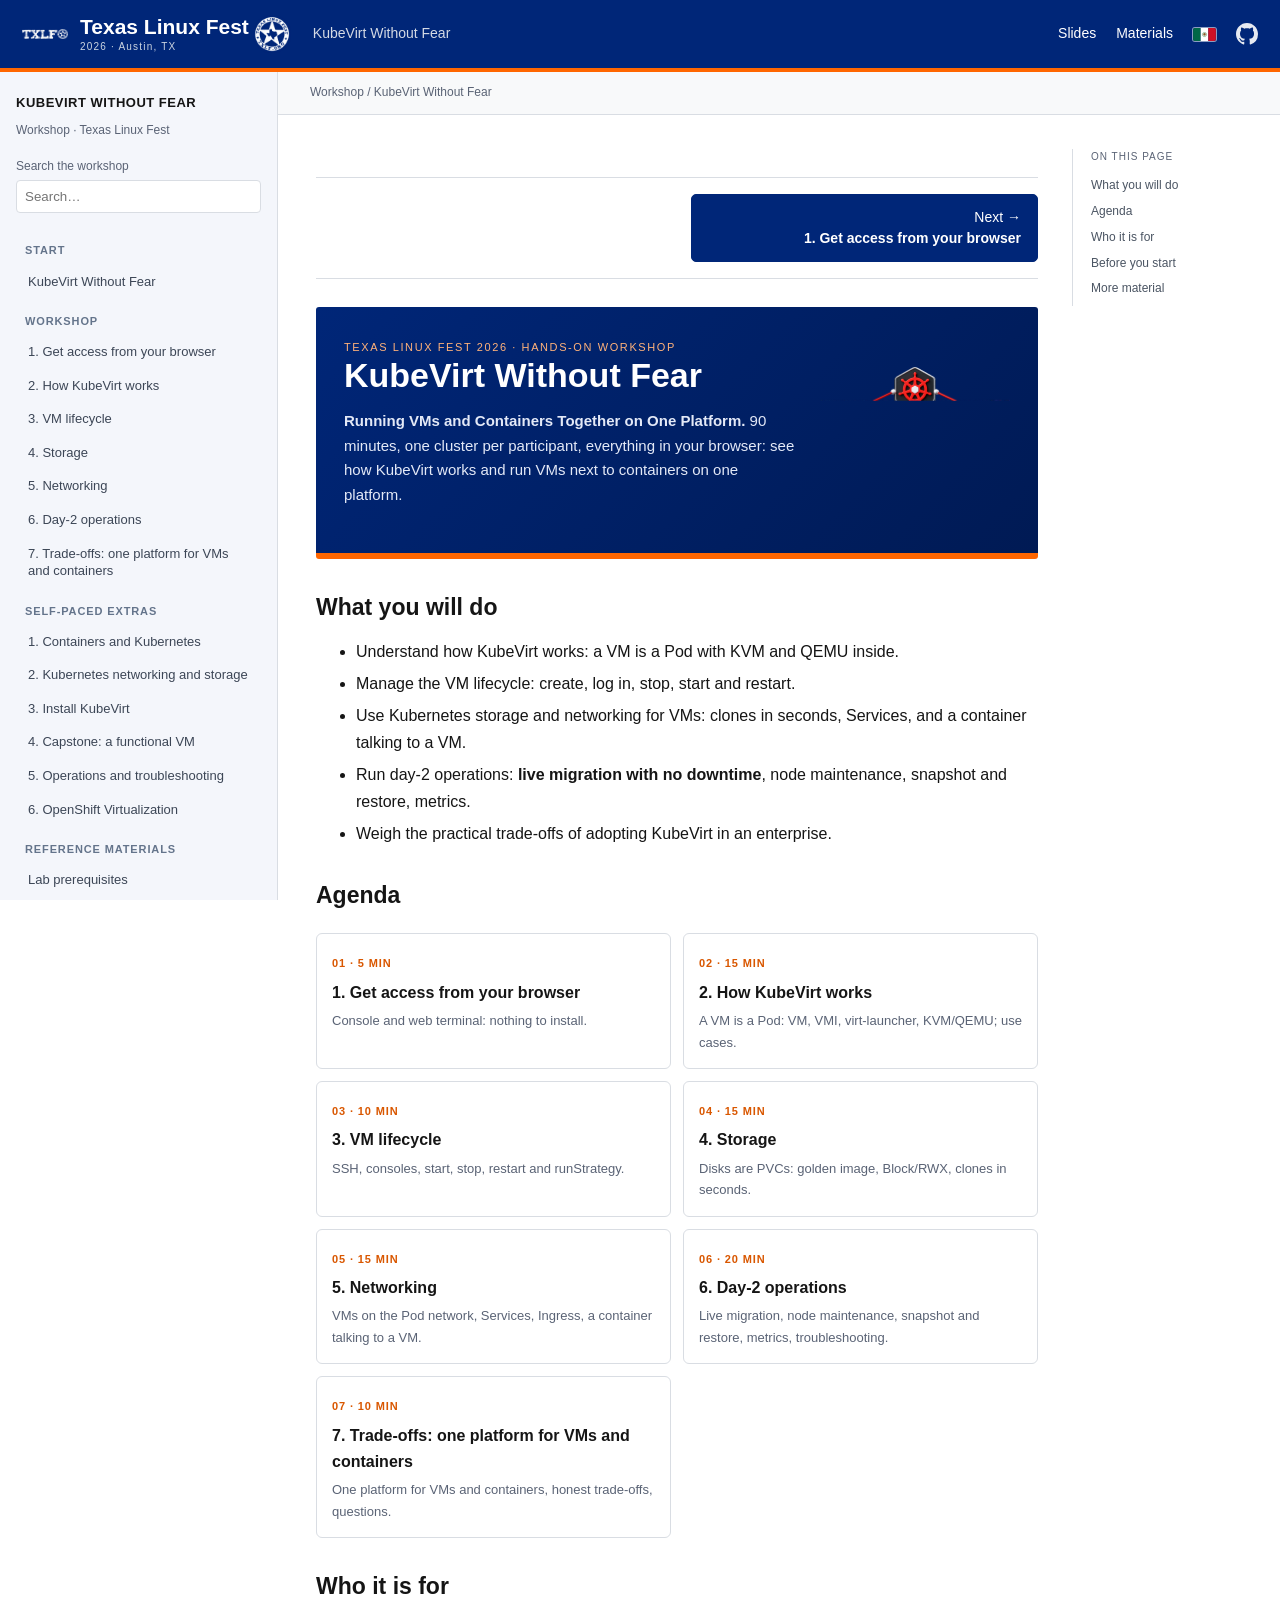
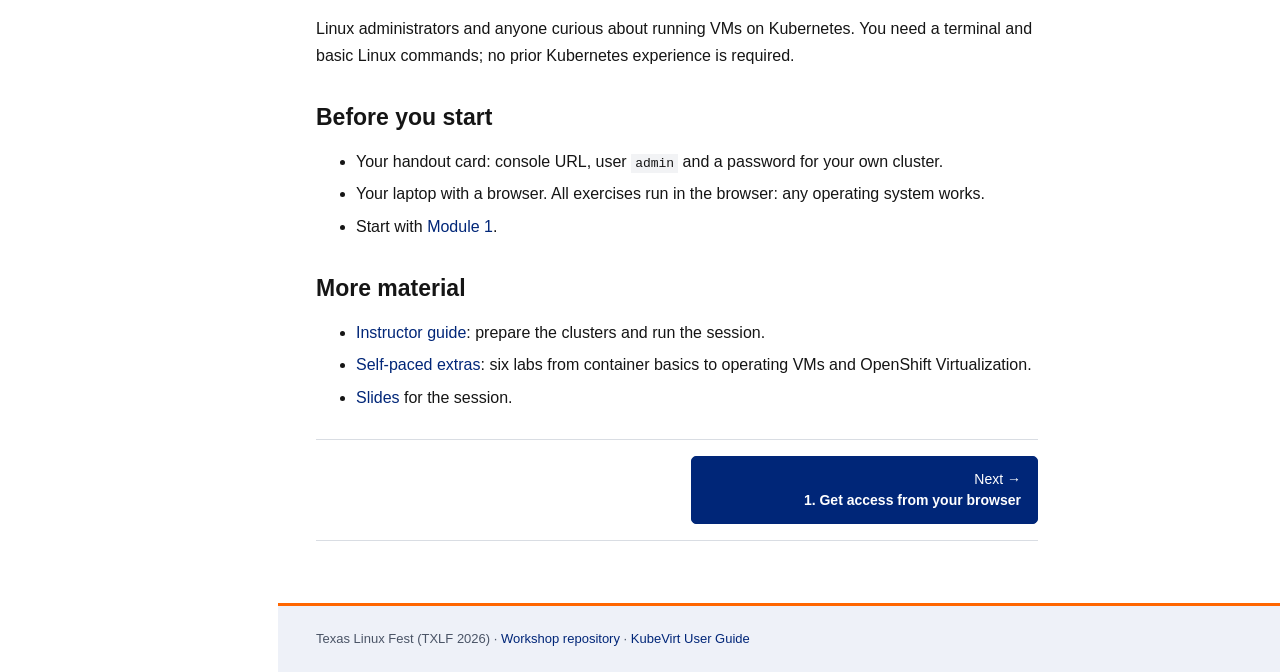
==== workshop/index.html @ dac8a624 "workshop: Module 1 access slide with a QR code slot for the lab sheet" ====
<!doctype html>
<html lang="en">
<head><meta charset="utf-8"><meta name="viewport" content="width=device-width,initial-scale=1"><meta name="description" content="KubeVirt Without Fear: Running VMs and Containers Together on One Platform. 90-minute hands-on workshop at Texas Linux Fest 2026, all in the browser."><title>KubeVirt Without Fear | Texas Linux Fest 2026</title><link rel="stylesheet" href="site.css?v=20261024-5"></head>
<body>
<a class="skip" href="#content">Skip to content</a>
<header class="topbar"><button id="menu-toggle" aria-label="Open index">☰</button><a class="brand" href="index.html"><img src="assets/txlf-logo-wide.png" alt=""><span class="brand-title">Texas Linux Fest<small>2026 · Austin, TX</small></span><img class="collab-badge" src="assets/txlf-badge.png" alt="Texas Linux Fest"></a><div class="top-title" id="page-title">KubeVirt Without Fear</div><nav class="top-actions" aria-label="Main navigation"><a href="slides.html">Slides</a><a href="#references">Materials</a><a class="lang-flag" lang="es" href="index.es.html" aria-label="Español" title="Español"><svg class="flag" viewBox="0 0 21 12" width="23" height="13" aria-hidden="true"><rect width="7" height="12" fill="#006847"/><rect x="7" width="7" height="12" fill="#fff"/><rect x="14" width="7" height="12" fill="#ce1126"/><circle cx="10.5" cy="6" r="1.9" fill="none" stroke="#3a7d44" stroke-width=".45"/><ellipse cx="10.5" cy="5.8" rx="1.05" ry="1.25" fill="#8c5a2b"/></svg></a><a class="repo-link" href="https://github.com/JoeRH-OCP/unify-KubernetesKubevit-workflows-TXLF2026" aria-label="GitHub repository" title="GitHub repository"><svg viewBox="0 0 16 16" width="22" height="22" aria-hidden="true" fill="currentColor"><path d="M8 0C3.58 0 0 3.58 0 8c0 3.54 2.29 6.53 5.47 7.59.4.07.55-.17.55-.38 0-.19-.01-.82-.01-1.49-2.01.37-2.53-.49-2.69-.94-.09-.23-.48-.94-.82-1.13-.28-.15-.68-.52-.01-.53.63-.01 1.08.58 1.23.82.72 1.21 1.87.87 2.33.66.07-.52.28-.87.51-1.07-1.78-.2-3.64-.89-3.64-3.95 0-.87.31-1.59.82-2.15-.08-.2-.36-1.02.08-2.12 0 0 .67-.21 2.2.82.64-.18 1.32-.27 2-.27.68 0 1.36.09 2 .27 1.53-1.04 2.2-.82 2.2-.82.44 1.1.16 1.92.08 2.12.51.56.82 1.27.82 2.15 0 3.07-1.87 3.75-3.65 3.95.29.25.54.73.54 1.48 0 1.07-.01 1.93-.01 2.2 0 .21.15.46.55.38A8.013 8.013 0 0016 8c0-4.42-3.58-8-8-8z"/></svg></a></nav></header>
<aside id="sidebar"><p class="nav-title">KUBEVIRT WITHOUT FEAR</p><p class="version">Workshop · Texas Linux Fest</p><label for="nav-search">Search the workshop</label><input id="nav-search" type="search" placeholder="Search…" autocomplete="off"><nav id="step-nav" aria-label="Workshop sections"></nav></aside>
<div class="workspace"><div class="toolbar"><span>Workshop</span> / <span id="breadcrumb">Introduction</span></div><div class="content-layout"><main id="content"><article id="article"></article></main><aside class="toc" id="toc" aria-label="On this page"></aside></div><footer>Texas Linux Fest (TXLF 2026) · <a href="https://github.com/JoeRH-OCP/unify-KubernetesKubevit-workflows-TXLF2026">Workshop repository</a> · <a href="https://kubevirt.io/user-guide/">KubeVirt User Guide</a></footer></div>
<script src="site.js?v=20261024-5"></script>
</body></html>
---- workshop/site.css ----
/* Texas Linux Fest 2026 palette: navy #002678 (from the TXLF logo), orange #FF6600 (logo and site theme) */
:root{--blue:#002678;--accent:#ff6600;--accent-dark:#d95700;--ink:#151515;--muted:#5a6375;--border:#d9dde3;--nav:#f4f6fb;--header:#002678;--header-dark:#001a54}
*{box-sizing:border-box}
html{scroll-behavior:smooth}
body{margin:0;color:var(--ink);font:16px/1.65 Arial,sans-serif;background:#fff}
a{color:var(--blue);text-decoration:none}a:hover{text-decoration:underline}
a:focus-visible,button:focus-visible,input:focus-visible{outline:3px solid var(--accent);outline-offset:3px}
.skip{position:fixed;top:-90px;left:12px;background:white;padding:12px;z-index:20}.skip:focus{top:10px}
header.topbar{height:72px;background:var(--header);border-bottom:4px solid var(--accent);color:white;display:flex;align-items:center;gap:22px;padding:0 22px;position:fixed;top:0;left:0;right:0;z-index:10}
.topbar a{color:#fff;font-size:14px}.brand{display:flex;align-items:center;gap:12px;min-width:260px;text-decoration:none!important}.brand img{width:46px;height:46px;object-fit:contain}.brand-title{font-size:21px;font-weight:bold;line-height:1}.collab-badge{width:38px!important;height:38px!important;margin-left:-8px}.brand small{display:block;font-size:10px;letter-spacing:1.2px;margin-top:5px;font-weight:normal;color:#cbd5e1}.top-title{flex:1;font-size:14px;color:#d4dae5}
.top-actions{display:flex;gap:20px;align-items:center}.top-actions a{white-space:nowrap}.top-actions a.lang-flag{display:flex;align-items:center}.top-actions .flag{display:block;border-radius:2px;box-shadow:0 0 0 1px rgba(255,255,255,.55)}.top-actions a.lang-flag:hover .flag{box-shadow:0 0 0 2px #ff6600}.top-actions a.repo-link{display:flex;align-items:center;opacity:.9}.top-actions a.repo-link:hover{opacity:1}
#menu-toggle{display:none;color:white;background:transparent;border:1px solid #6c7e96;padding:5px 9px;border-radius:4px}
#sidebar{width:278px;background:var(--nav);border-right:1px solid var(--border);position:fixed;top:72px;bottom:0;overflow:auto;padding:22px 16px;z-index:8}
.nav-title{font-weight:700;font-size:13px;letter-spacing:.5px;line-height:1.45;margin:0}.version{font-size:12px;color:var(--muted);margin:8px 0 16px}
#sidebar label{display:block;font-size:12px;color:var(--muted)}#nav-search{width:100%;padding:8px;border:1px solid var(--border);border-radius:4px;margin:4px 0 14px;background:white}
#sidebar nav a{display:block;font-size:13px;color:#3c4656;padding:8px 9px;border-left:3px solid transparent;line-height:1.35}
#sidebar nav a.active{color:var(--blue);font-weight:bold;background:#fff1e6;border-left-color:var(--accent)}
#sidebar nav .nav-group{font-weight:700;color:#64748b;padding:14px 9px 5px;font-size:11px;text-transform:uppercase;letter-spacing:.08em}
#sidebar nav .nav-group.nav-small{font-size:10px;margin-top:18px;border-top:1px solid #dde3ec;padding-top:12px}
#sidebar nav a.nav-small{font-size:11.5px;color:#64748b;padding:5px 9px}
#sidebar nav a.nav-small.active{color:var(--blue)}
.workspace{margin:72px 0 0 278px}.toolbar{padding:11px 32px;background:#f8f9fa;border-bottom:1px solid var(--border);font-size:12px;color:var(--muted)}
.content-layout{display:flex;gap:34px;padding:34px 38px;max-width:1500px;margin:auto}
main{flex:1;min-width:0;max-width:970px}
main h1{font-size:34px;line-height:1.2;font-weight:500;color:var(--blue);border-bottom:3px solid var(--accent);padding-bottom:18px;margin:0 0 24px}
main h2{font-size:23px;font-weight:600;line-height:1.3;margin:34px 0 12px}main h3{font-size:18px;margin:25px 0 8px}
p{margin:14px 0}li{margin:6px 0}pre{overflow:auto;background:#f2f3f5;border:1px solid var(--border);border-left:3px solid var(--blue);padding:17px;font:13px/1.6 Consolas,monospace;border-radius:3px}
code{font:13px Consolas,monospace;background:#f2f3f5;padding:2px 4px}pre code{padding:0;background:none;font:inherit}
blockquote{margin:20px 0;padding:12px 18px;border-left:4px solid var(--accent);background:#fff6ef;color:#3f3a35}
.table-wrap{overflow:auto;margin:20px 0}table{border-collapse:collapse;width:100%;font-size:14px;line-height:1.5}th,td{padding:10px 12px;border:1px solid var(--border);text-align:left;vertical-align:top}th{background:#e8edf7;color:var(--blue);font-weight:700}tbody tr:nth-child(even){background:#fafbfd}
aside.toc{width:170px;flex-shrink:0;font-size:12px;position:sticky;top:105px;align-self:flex-start;max-height:78vh;overflow:auto;border-left:1px solid var(--border);padding-left:18px}
aside.toc .toc-label{font-size:10px;letter-spacing:1px;color:var(--muted);margin:0 0 12px}aside.toc a{display:block;margin:9px 0;color:#4b5563;line-height:1.4}
.hero{background:linear-gradient(135deg,var(--header) 0%,var(--header-dark) 100%);border-bottom:6px solid var(--accent);display:flex;color:white;align-items:center;margin-bottom:28px;min-height:220px;padding:28px;gap:22px;border-radius:3px}
.hero>div{flex:1}.hero img{width:190px;height:190px;object-fit:contain}.eyebrow{font-size:11px;color:#ffb27a;letter-spacing:1.6px;text-transform:uppercase}.hero-title{font-size:34px;font-weight:700;line-height:1.15}.hero p:last-child{font-size:15px;color:#e3e9f7}
.callout{border:1px solid var(--border);border-left:4px solid var(--blue);padding:14px 17px;background:#fafbfd;margin:20px 0}
.step-meta{color:var(--muted);font-size:13px;margin-top:-12px;margin-bottom:24px}
.workshop-pagination{display:flex;flex-wrap:wrap;justify-content:space-between;gap:12px;margin:28px 0;padding:16px 0;border-top:1px solid var(--border);border-bottom:1px solid var(--border)}
.step-button{display:block;flex:1 1 200px;max-width:48%;padding:12px 16px;border:1px solid var(--blue);border-radius:5px;background:var(--blue);color:#fff!important;font-size:14px;line-height:1.5;text-decoration:none!important}
.step-button[rel=next]{margin-left:auto;text-align:right}.step-button:hover{background:var(--accent);border-color:var(--accent)}
.module-grid{display:grid;grid-template-columns:repeat(2,minmax(0,1fr));gap:12px;margin:22px 0}.module-card{display:block;border:1px solid var(--border);border-radius:6px;padding:15px;background:white;color:var(--ink)}.module-card:hover{border-color:var(--accent);text-decoration:none;background:#fff8f2}
.module-card b{color:var(--accent-dark);font-size:11px;letter-spacing:.08em;text-transform:uppercase}.module-card strong{display:block;font-size:16px;margin:4px 0}.module-card span{display:block;color:var(--muted);font-size:13px}
footer{padding:22px 38px;background:#eef1f8;color:#4a5466;font-size:13px;border-top:3px solid var(--accent)}
@media(max-width:1200px){aside.toc{display:none}.top-title{display:none}}
@media(max-width:800px){header.topbar{gap:14px;padding:0 12px}.brand{min-width:0}.brand-title{font-size:18px}.brand img{width:40px;height:40px}.top-actions{gap:12px}.top-actions a{font-size:12px}#menu-toggle{display:block}#sidebar{display:none;z-index:9;box-shadow:4px 0 12px #0003}#sidebar.open{display:block}.workspace{margin-left:0}.content-layout{padding:25px 20px}.toolbar{padding:11px 20px}main h1{font-size:28px}.hero{padding:22px;gap:15px}.hero-title{font-size:27px}.hero img{width:110px;height:110px}footer{padding:22px 20px}}
@media(max-width:600px){.step-button{max-width:none;flex-basis:100%;text-align:left!important}.module-grid{grid-template-columns:1fr}.brand small{font-size:9px}}
@media print{header,#sidebar,aside.toc,.toolbar,.workshop-pagination{display:none}.workspace{margin:0}.content-layout{padding:0}main{max-width:none}.hero{break-inside:avoid}pre{white-space:pre-wrap}table{font-size:10px}footer{display:none}}
.shot{display:block;max-width:100%;height:auto;margin:16px 0 22px;border:1px solid var(--border);border-top:3px solid var(--accent);border-radius:6px;box-shadow:0 4px 14px rgba(0,38,120,.12)}
.deck-nav{display:flex;align-items:center;gap:18px}.deck-nav a.lang-flag{display:flex;align-items:center}.deck-nav .flag{display:block;border-radius:2px;box-shadow:0 0 0 1px rgba(255,255,255,.55)}.deck-nav a.lang-flag:hover .flag{box-shadow:0 0 0 2px #ff6600}
.slide .slide-split{display:grid;grid-template-columns:1fr 280px;gap:40px;align-items:center}.slide .qr-slot{margin:0;text-align:center}.slide .qr-box{position:relative;width:260px;height:260px;margin:0 auto;border:3px dashed #ffb27a;border-radius:12px;background:#fff;display:flex;align-items:center;justify-content:center;color:#94a3b8;font-size:2rem;font-weight:700;letter-spacing:.1em}.slide .qr-box:has(img){border:6px solid #fff}.slide .qr-box img{position:absolute;inset:0;width:100%;height:100%;object-fit:contain;background:#fff;border-radius:6px}.slide .qr-slot figcaption{margin-top:12px;color:#d5deeb;font-size:.95rem}@media(max-width:800px){.slide .slide-split{grid-template-columns:1fr;gap:24px}.slide .qr-box{width:200px;height:200px}}
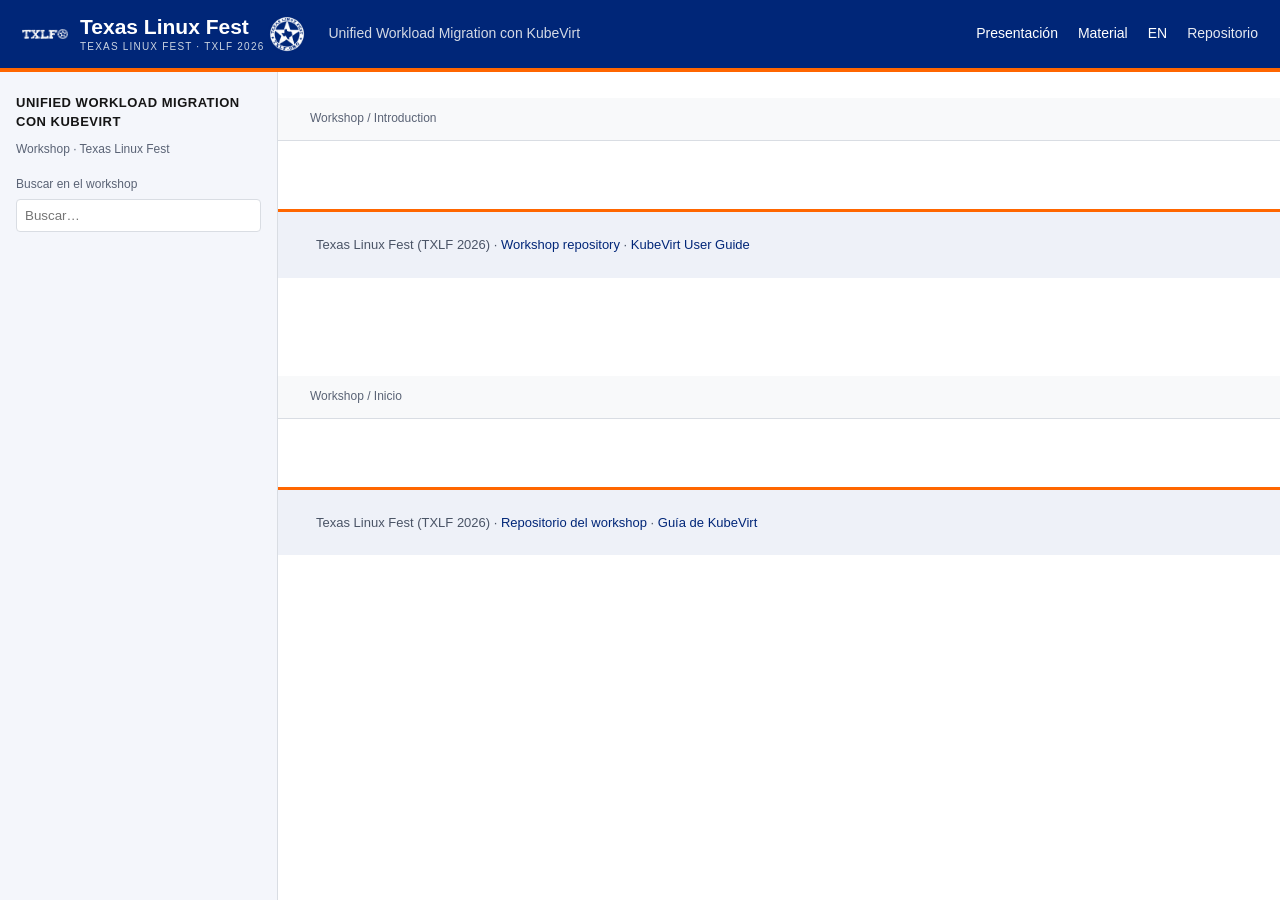
==== commit 730b22c0: "update and fix changes" ====
--- a/workshop/index.html
+++ b/workshop/index.html
@@ -1,10 +1,18 @@
 <!doctype html>
 <html lang="en">
-<head><meta charset="utf-8"><meta name="viewport" content="width=device-width,initial-scale=1"><meta name="description" content="KubeVirt Without Fear: Running VMs and Containers Together on One Platform. 90-minute hands-on workshop at Texas Linux Fest 2026, all in the browser."><title>KubeVirt Without Fear | Texas Linux Fest 2026</title><link rel="stylesheet" href="site.css?v=20261024-5"></head>
+<head><meta charset="utf-8"><meta name="viewport" content="width=device-width,initial-scale=1"><meta name="description" content="KubeVirt Without Fear: Running VMs and Containers Together on One Platform. 90-minute hands-on workshop at Texas Linux Fest 2026, all in the browser."><title>KubeVirt Without Fear | Texas Linux Fest 2026</title><link rel="stylesheet" href="site.css?v=20261024-8"></head>
 <body>
+<<<<<<< HEAD
 <a class="skip" href="#content">Skip to content</a>
 <header class="topbar"><button id="menu-toggle" aria-label="Open index">☰</button><a class="brand" href="index.html"><img src="assets/txlf-logo-wide.png" alt=""><span class="brand-title">Texas Linux Fest<small>2026 · Austin, TX</small></span><img class="collab-badge" src="assets/txlf-badge.png" alt="Texas Linux Fest"></a><div class="top-title" id="page-title">KubeVirt Without Fear</div><nav class="top-actions" aria-label="Main navigation"><a href="slides.html">Slides</a><a href="#references">Materials</a><a class="lang-flag" lang="es" href="index.es.html" aria-label="Español" title="Español"><svg class="flag" viewBox="0 0 21 12" width="23" height="13" aria-hidden="true"><rect width="7" height="12" fill="#006847"/><rect x="7" width="7" height="12" fill="#fff"/><rect x="14" width="7" height="12" fill="#ce1126"/><circle cx="10.5" cy="6" r="1.9" fill="none" stroke="#3a7d44" stroke-width=".45"/><ellipse cx="10.5" cy="5.8" rx="1.05" ry="1.25" fill="#8c5a2b"/></svg></a><a class="repo-link" href="https://github.com/JoeRH-OCP/unify-KubernetesKubevit-workflows-TXLF2026" aria-label="GitHub repository" title="GitHub repository"><svg viewBox="0 0 16 16" width="22" height="22" aria-hidden="true" fill="currentColor"><path d="M8 0C3.58 0 0 3.58 0 8c0 3.54 2.29 6.53 5.47 7.59.4.07.55-.17.55-.38 0-.19-.01-.82-.01-1.49-2.01.37-2.53-.49-2.69-.94-.09-.23-.48-.94-.82-1.13-.28-.15-.68-.52-.01-.53.63-.01 1.08.58 1.23.82.72 1.21 1.87.87 2.33.66.07-.52.28-.87.51-1.07-1.78-.2-3.64-.89-3.64-3.95 0-.87.31-1.59.82-2.15-.08-.2-.36-1.02.08-2.12 0 0 .67-.21 2.2.82.64-.18 1.32-.27 2-.27.68 0 1.36.09 2 .27 1.53-1.04 2.2-.82 2.2-.82.44 1.1.16 1.92.08 2.12.51.56.82 1.27.82 2.15 0 3.07-1.87 3.75-3.65 3.95.29.25.54.73.54 1.48 0 1.07-.01 1.93-.01 2.2 0 .21.15.46.55.38A8.013 8.013 0 0016 8c0-4.42-3.58-8-8-8z"/></svg></a></nav></header>
 <aside id="sidebar"><p class="nav-title">KUBEVIRT WITHOUT FEAR</p><p class="version">Workshop · Texas Linux Fest</p><label for="nav-search">Search the workshop</label><input id="nav-search" type="search" placeholder="Search…" autocomplete="off"><nav id="step-nav" aria-label="Workshop sections"></nav></aside>
 <div class="workspace"><div class="toolbar"><span>Workshop</span> / <span id="breadcrumb">Introduction</span></div><div class="content-layout"><main id="content"><article id="article"></article></main><aside class="toc" id="toc" aria-label="On this page"></aside></div><footer>Texas Linux Fest (TXLF 2026) · <a href="https://github.com/JoeRH-OCP/unify-KubernetesKubevit-workflows-TXLF2026">Workshop repository</a> · <a href="https://kubevirt.io/user-guide/">KubeVirt User Guide</a></footer></div>
-<script src="site.js?v=20261024-5"></script>
+<script src="site.js?v=20261024-8"></script>
+=======
+<a class="skip" href="#content">Saltar al contenido</a>
+<header class="topbar"><button id="menu-toggle" aria-label="Abrir índice">☰</button><a class="brand" href="index.html"><img src="assets/txlf-logo-wide.png" alt=""><span class="brand-title">Texas Linux Fest<small>TEXAS LINUX FEST · TXLF 2026</small></span><img class="collab-badge" src="assets/txlf-badge.png" alt="Texas Linux Fest"></a><div class="top-title" id="page-title">Unified Workload Migration con KubeVirt</div><nav class="top-actions" aria-label="Navegación principal"><a href="presentacion.html?v=20261023-3">Presentación</a><a href="index.html#references">Material</a><a lang="en" href="index.en.html" aria-label="English version">EN</a><a class="repo-link" href="https://github.com/JoeRH-OCP/unify-KubernetesKubevit-workflows-TXLF2026">Repositorio</a></nav></header>
+<aside id="sidebar"><p class="nav-title">UNIFIED WORKLOAD MIGRATION<br>CON KUBEVIRT</p><p class="version">Workshop · Texas Linux Fest</p><label for="nav-search">Buscar en el workshop</label><input id="nav-search" type="search" placeholder="Buscar…" autocomplete="off"><nav id="step-nav" aria-label="Secciones del workshop"></nav></aside>
+<div class="workspace"><div class="toolbar"><span>Workshop</span> / <span id="breadcrumb">Inicio</span></div><div class="content-layout"><main id="content"><article id="article"></article></main><aside class="toc" id="toc" aria-label="Contenido de esta página"></aside></div><footer>Texas Linux Fest (TXLF 2026) · <a href="https://github.com/JoeRH-OCP/unify-KubernetesKubevit-workflows-TXLF2026">Repositorio del workshop</a> · <a href="https://kubevirt.io/user-guide/">Guía de KubeVirt</a></footer></div>
+<script src="site.js?v=20261024-1"></script>
+>>>>>>> main
 </body></html>
--- a/workshop/site.css
+++ b/workshop/site.css
@@ -47,3 +47,5 @@
 .shot{display:block;max-width:100%;height:auto;margin:16px 0 22px;border:1px solid var(--border);border-top:3px solid var(--accent);border-radius:6px;box-shadow:0 4px 14px rgba(0,38,120,.12)}
 .deck-nav{display:flex;align-items:center;gap:18px}.deck-nav a.lang-flag{display:flex;align-items:center}.deck-nav .flag{display:block;border-radius:2px;box-shadow:0 0 0 1px rgba(255,255,255,.55)}.deck-nav a.lang-flag:hover .flag{box-shadow:0 0 0 2px #ff6600}
 .slide .slide-split{display:grid;grid-template-columns:1fr 280px;gap:40px;align-items:center}.slide .qr-slot{margin:0;text-align:center}.slide .qr-box{position:relative;width:260px;height:260px;margin:0 auto;border:3px dashed #ffb27a;border-radius:12px;background:#fff;display:flex;align-items:center;justify-content:center;color:#94a3b8;font-size:2rem;font-weight:700;letter-spacing:.1em}.slide .qr-box:has(img){border:6px solid #fff}.slide .qr-box img{position:absolute;inset:0;width:100%;height:100%;object-fit:contain;background:#fff;border-radius:6px}.slide .qr-slot figcaption{margin-top:12px;color:#d5deeb;font-size:.95rem}@media(max-width:800px){.slide .slide-split{grid-template-columns:1fr;gap:24px}.slide .qr-box{width:200px;height:200px}}
+.slide p.presenters{margin-top:22px;padding-top:16px;border-top:1px solid #1d3f8f;color:#ffb27a;font-size:clamp(1.05rem,2vw,1.35rem);font-weight:600;letter-spacing:.02em}
+.slide .image-split{grid-template-columns:1fr 200px}.slide .image-split .hero-image{max-width:200px;max-height:200px;align-self:center;justify-self:center}@media(max-width:800px){.slide .image-split{grid-template-columns:1fr}.slide .image-split .hero-image{max-width:120px;max-height:120px;justify-self:end}}
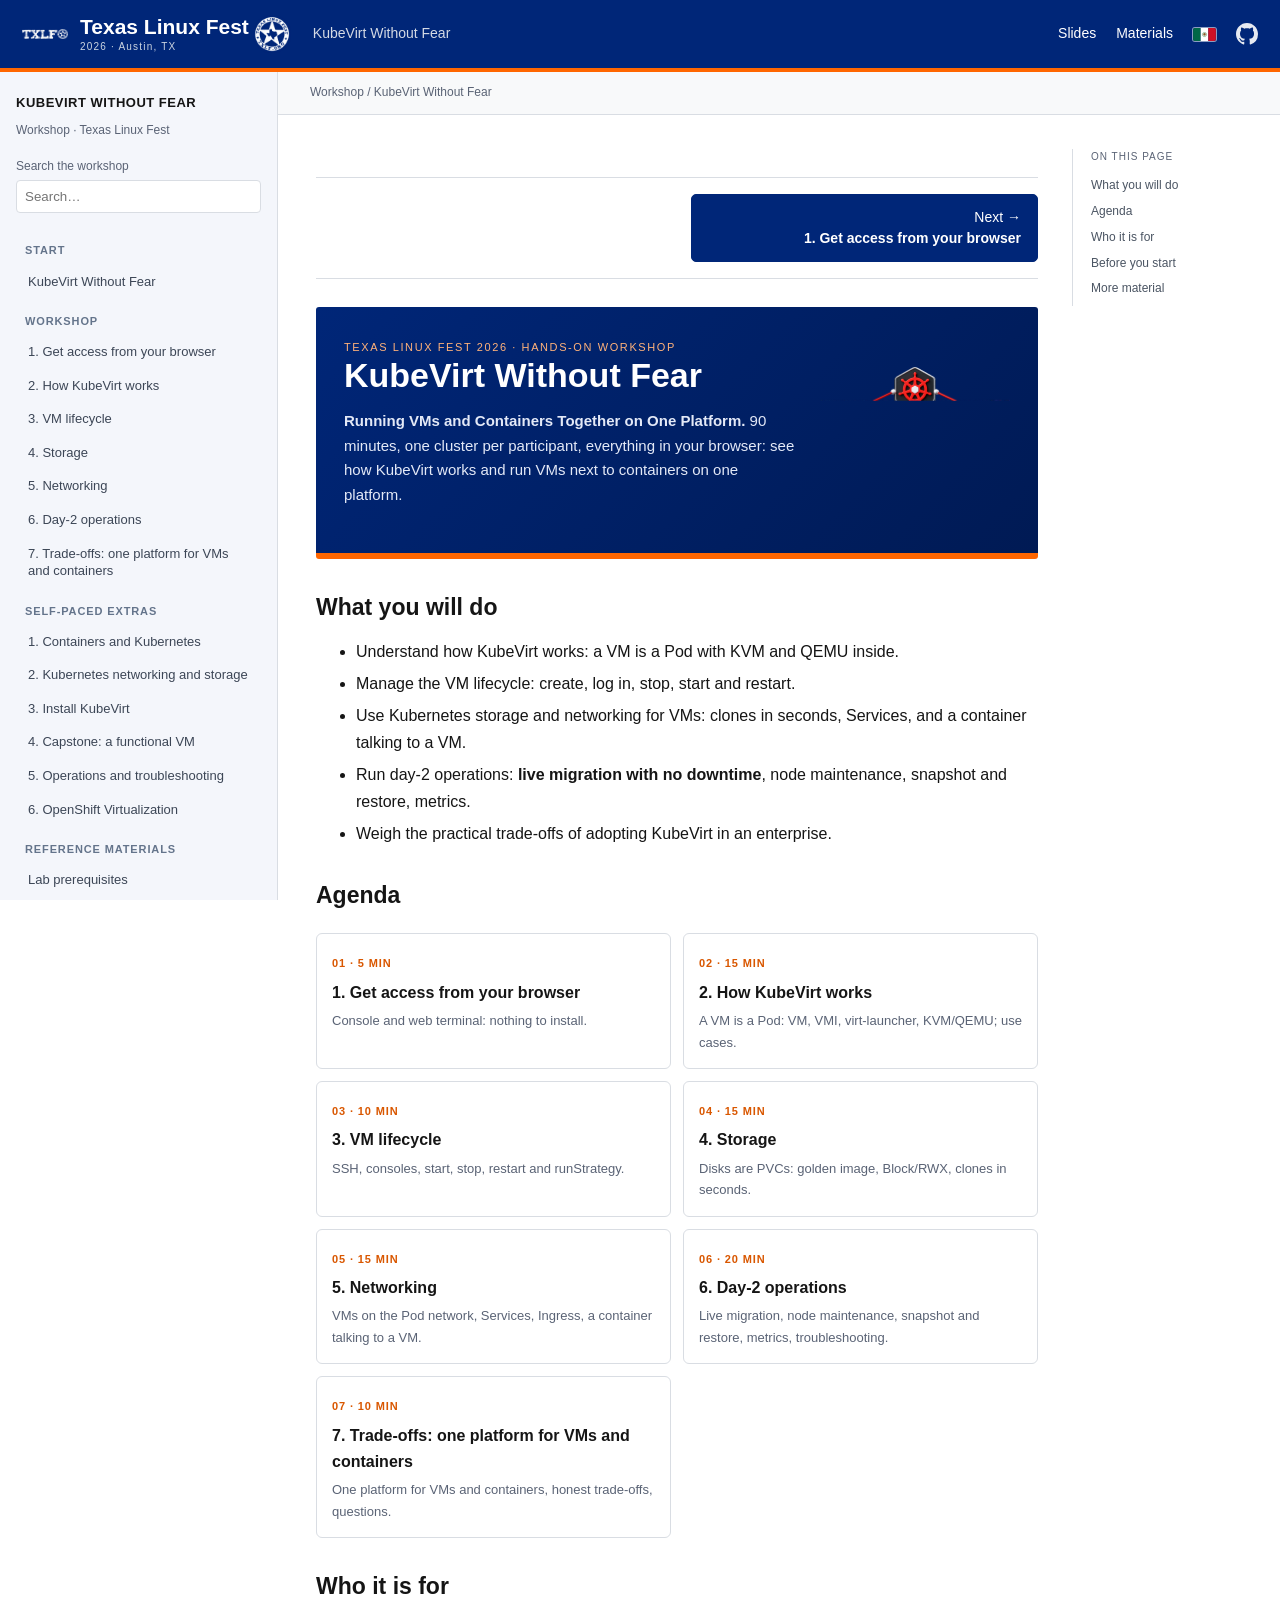
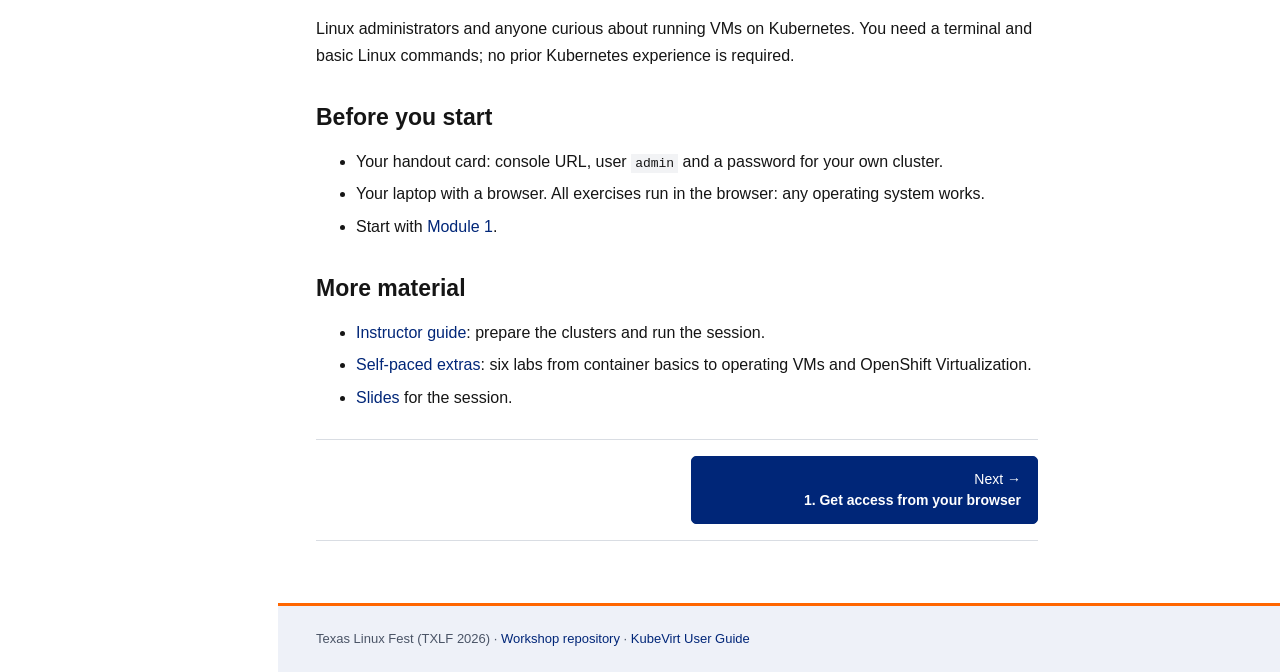
==== commit 83acc73a: "Fix merge conflict markers left by PR #3 merge Resolve every conflicted hunk to the merged PR struct" ====
--- a/workshop/index.html
+++ b/workshop/index.html
@@ -1,18 +1,10 @@
 <!doctype html>
 <html lang="en">
-<head><meta charset="utf-8"><meta name="viewport" content="width=device-width,initial-scale=1"><meta name="description" content="KubeVirt Without Fear: Running VMs and Containers Together on One Platform. 90-minute hands-on workshop at Texas Linux Fest 2026, all in the browser."><title>KubeVirt Without Fear | Texas Linux Fest 2026</title><link rel="stylesheet" href="site.css?v=20261024-8"></head>
+<head><meta charset="utf-8"><meta name="viewport" content="width=device-width,initial-scale=1"><meta name="description" content="KubeVirt Without Fear: Running VMs and Containers Together on One Platform. 90-minute hands-on workshop at Texas Linux Fest 2026, all in the browser."><title>KubeVirt Without Fear | Texas Linux Fest 2026</title><link rel="stylesheet" href="site.css?v=20261024-9"></head>
 <body>
-<<<<<<< HEAD
 <a class="skip" href="#content">Skip to content</a>
 <header class="topbar"><button id="menu-toggle" aria-label="Open index">☰</button><a class="brand" href="index.html"><img src="assets/txlf-logo-wide.png" alt=""><span class="brand-title">Texas Linux Fest<small>2026 · Austin, TX</small></span><img class="collab-badge" src="assets/txlf-badge.png" alt="Texas Linux Fest"></a><div class="top-title" id="page-title">KubeVirt Without Fear</div><nav class="top-actions" aria-label="Main navigation"><a href="slides.html">Slides</a><a href="#references">Materials</a><a class="lang-flag" lang="es" href="index.es.html" aria-label="Español" title="Español"><svg class="flag" viewBox="0 0 21 12" width="23" height="13" aria-hidden="true"><rect width="7" height="12" fill="#006847"/><rect x="7" width="7" height="12" fill="#fff"/><rect x="14" width="7" height="12" fill="#ce1126"/><circle cx="10.5" cy="6" r="1.9" fill="none" stroke="#3a7d44" stroke-width=".45"/><ellipse cx="10.5" cy="5.8" rx="1.05" ry="1.25" fill="#8c5a2b"/></svg></a><a class="repo-link" href="https://github.com/JoeRH-OCP/unify-KubernetesKubevit-workflows-TXLF2026" aria-label="GitHub repository" title="GitHub repository"><svg viewBox="0 0 16 16" width="22" height="22" aria-hidden="true" fill="currentColor"><path d="M8 0C3.58 0 0 3.58 0 8c0 3.54 2.29 6.53 5.47 7.59.4.07.55-.17.55-.38 0-.19-.01-.82-.01-1.49-2.01.37-2.53-.49-2.69-.94-.09-.23-.48-.94-.82-1.13-.28-.15-.68-.52-.01-.53.63-.01 1.08.58 1.23.82.72 1.21 1.87.87 2.33.66.07-.52.28-.87.51-1.07-1.78-.2-3.64-.89-3.64-3.95 0-.87.31-1.59.82-2.15-.08-.2-.36-1.02.08-2.12 0 0 .67-.21 2.2.82.64-.18 1.32-.27 2-.27.68 0 1.36.09 2 .27 1.53-1.04 2.2-.82 2.2-.82.44 1.1.16 1.92.08 2.12.51.56.82 1.27.82 2.15 0 3.07-1.87 3.75-3.65 3.95.29.25.54.73.54 1.48 0 1.07-.01 1.93-.01 2.2 0 .21.15.46.55.38A8.013 8.013 0 0016 8c0-4.42-3.58-8-8-8z"/></svg></a></nav></header>
 <aside id="sidebar"><p class="nav-title">KUBEVIRT WITHOUT FEAR</p><p class="version">Workshop · Texas Linux Fest</p><label for="nav-search">Search the workshop</label><input id="nav-search" type="search" placeholder="Search…" autocomplete="off"><nav id="step-nav" aria-label="Workshop sections"></nav></aside>
 <div class="workspace"><div class="toolbar"><span>Workshop</span> / <span id="breadcrumb">Introduction</span></div><div class="content-layout"><main id="content"><article id="article"></article></main><aside class="toc" id="toc" aria-label="On this page"></aside></div><footer>Texas Linux Fest (TXLF 2026) · <a href="https://github.com/JoeRH-OCP/unify-KubernetesKubevit-workflows-TXLF2026">Workshop repository</a> · <a href="https://kubevirt.io/user-guide/">KubeVirt User Guide</a></footer></div>
-<script src="site.js?v=20261024-8"></script>
-=======
-<a class="skip" href="#content">Saltar al contenido</a>
-<header class="topbar"><button id="menu-toggle" aria-label="Abrir índice">☰</button><a class="brand" href="index.html"><img src="assets/txlf-logo-wide.png" alt=""><span class="brand-title">Texas Linux Fest<small>TEXAS LINUX FEST · TXLF 2026</small></span><img class="collab-badge" src="assets/txlf-badge.png" alt="Texas Linux Fest"></a><div class="top-title" id="page-title">Unified Workload Migration con KubeVirt</div><nav class="top-actions" aria-label="Navegación principal"><a href="presentacion.html?v=20261023-3">Presentación</a><a href="index.html#references">Material</a><a lang="en" href="index.en.html" aria-label="English version">EN</a><a class="repo-link" href="https://github.com/JoeRH-OCP/unify-KubernetesKubevit-workflows-TXLF2026">Repositorio</a></nav></header>
-<aside id="sidebar"><p class="nav-title">UNIFIED WORKLOAD MIGRATION<br>CON KUBEVIRT</p><p class="version">Workshop · Texas Linux Fest</p><label for="nav-search">Buscar en el workshop</label><input id="nav-search" type="search" placeholder="Buscar…" autocomplete="off"><nav id="step-nav" aria-label="Secciones del workshop"></nav></aside>
-<div class="workspace"><div class="toolbar"><span>Workshop</span> / <span id="breadcrumb">Inicio</span></div><div class="content-layout"><main id="content"><article id="article"></article></main><aside class="toc" id="toc" aria-label="Contenido de esta página"></aside></div><footer>Texas Linux Fest (TXLF 2026) · <a href="https://github.com/JoeRH-OCP/unify-KubernetesKubevit-workflows-TXLF2026">Repositorio del workshop</a> · <a href="https://kubevirt.io/user-guide/">Guía de KubeVirt</a></footer></div>
-<script src="site.js?v=20261024-1"></script>
->>>>>>> main
+<script src="site.js?v=20261024-9"></script>
 </body></html>
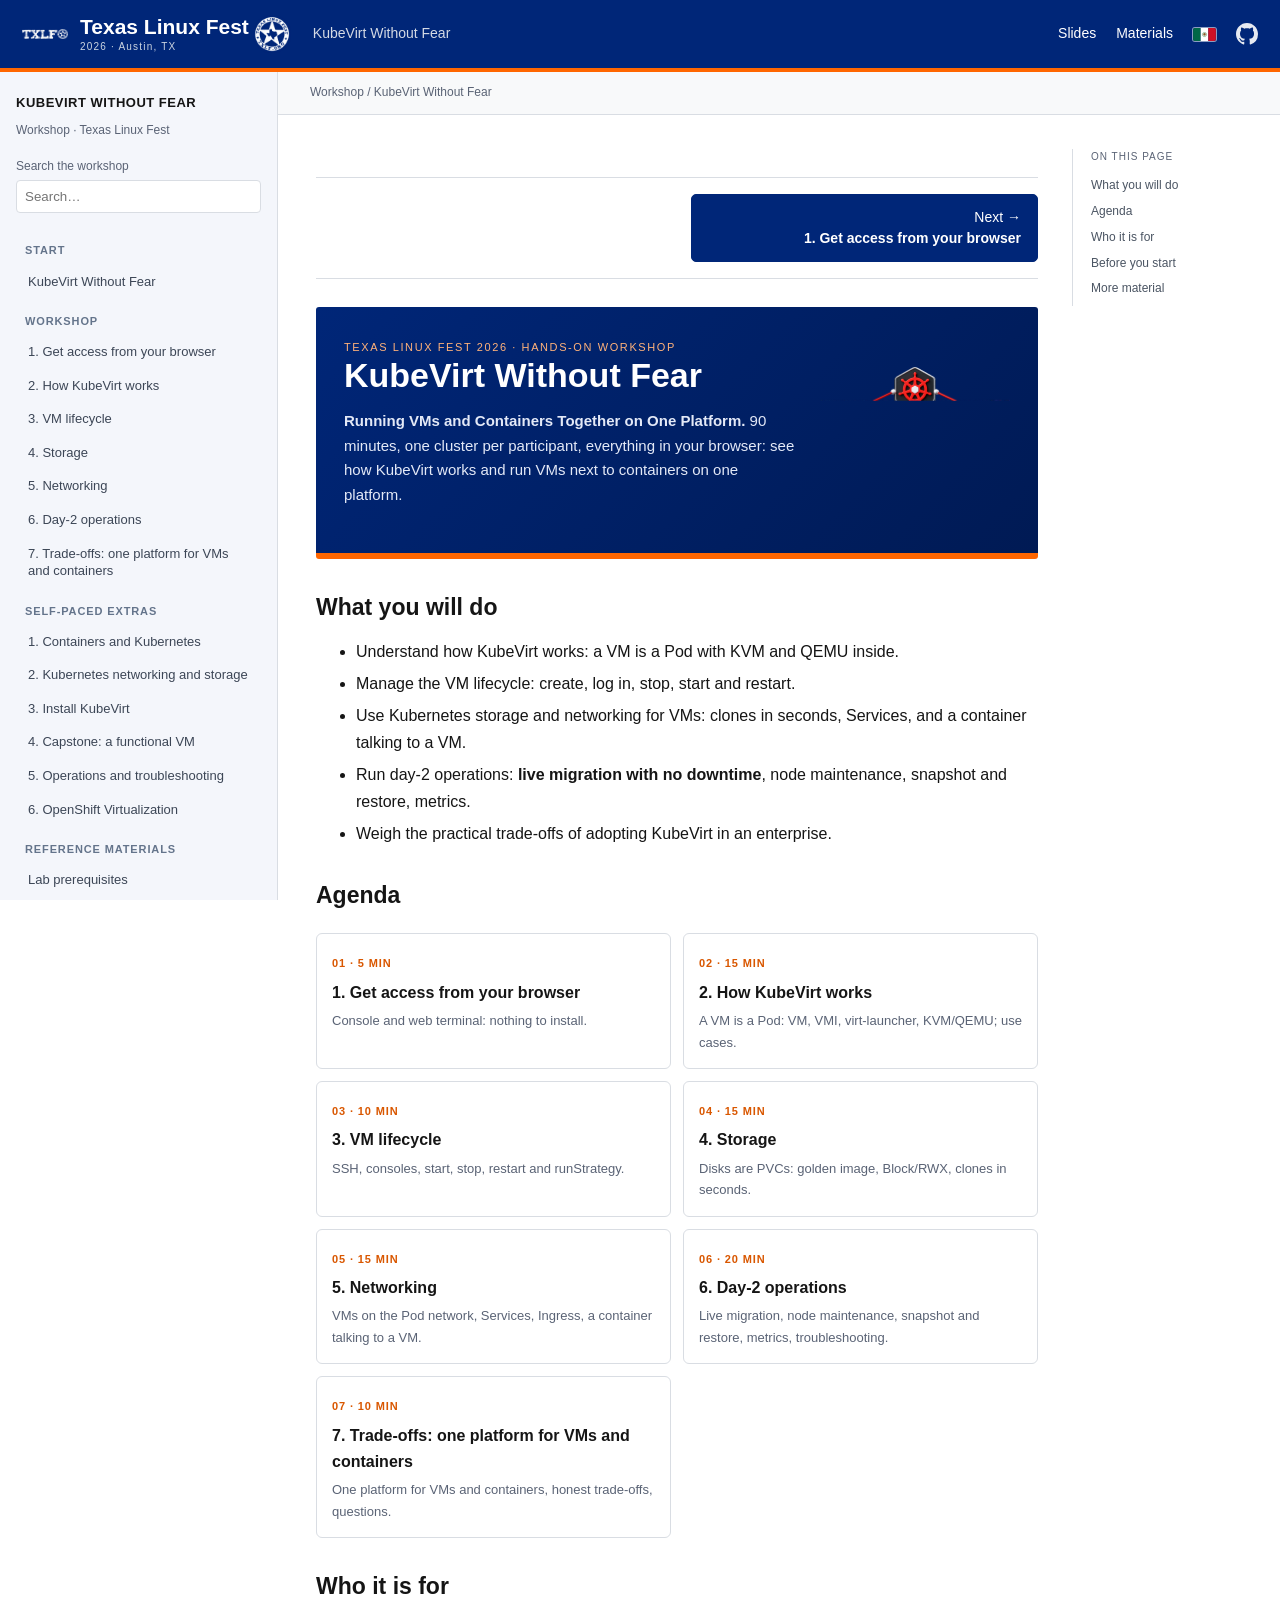
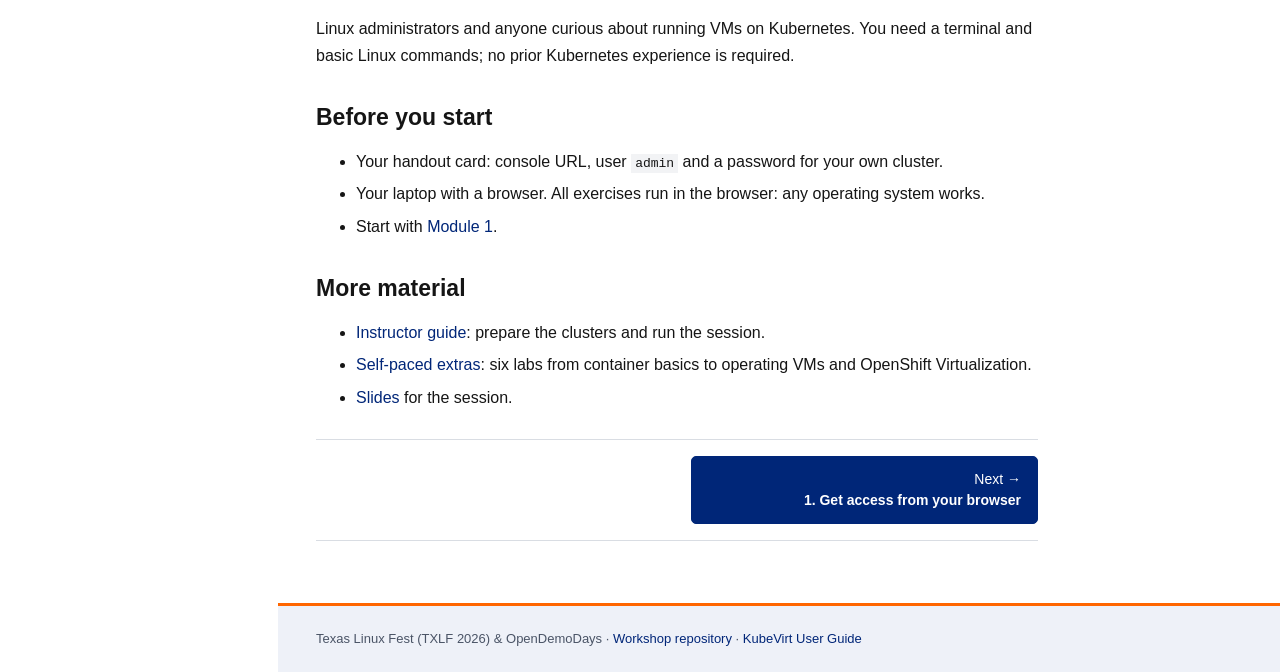
==== commit 74fc6e46: "& OpenDemoDays" ====
--- a/workshop/index.html
+++ b/workshop/index.html
@@ -5,6 +5,6 @@
 <a class="skip" href="#content">Skip to content</a>
 <header class="topbar"><button id="menu-toggle" aria-label="Open index">☰</button><a class="brand" href="index.html"><img src="assets/txlf-logo-wide.png" alt=""><span class="brand-title">Texas Linux Fest<small>2026 · Austin, TX</small></span><img class="collab-badge" src="assets/txlf-badge.png" alt="Texas Linux Fest"></a><div class="top-title" id="page-title">KubeVirt Without Fear</div><nav class="top-actions" aria-label="Main navigation"><a href="slides.html">Slides</a><a href="#references">Materials</a><a class="lang-flag" lang="es" href="index.es.html" aria-label="Español" title="Español"><svg class="flag" viewBox="0 0 21 12" width="23" height="13" aria-hidden="true"><rect width="7" height="12" fill="#006847"/><rect x="7" width="7" height="12" fill="#fff"/><rect x="14" width="7" height="12" fill="#ce1126"/><circle cx="10.5" cy="6" r="1.9" fill="none" stroke="#3a7d44" stroke-width=".45"/><ellipse cx="10.5" cy="5.8" rx="1.05" ry="1.25" fill="#8c5a2b"/></svg></a><a class="repo-link" href="https://github.com/JoeRH-OCP/unify-KubernetesKubevit-workflows-TXLF2026" aria-label="GitHub repository" title="GitHub repository"><svg viewBox="0 0 16 16" width="22" height="22" aria-hidden="true" fill="currentColor"><path d="M8 0C3.58 0 0 3.58 0 8c0 3.54 2.29 6.53 5.47 7.59.4.07.55-.17.55-.38 0-.19-.01-.82-.01-1.49-2.01.37-2.53-.49-2.69-.94-.09-.23-.48-.94-.82-1.13-.28-.15-.68-.52-.01-.53.63-.01 1.08.58 1.23.82.72 1.21 1.87.87 2.33.66.07-.52.28-.87.51-1.07-1.78-.2-3.64-.89-3.64-3.95 0-.87.31-1.59.82-2.15-.08-.2-.36-1.02.08-2.12 0 0 .67-.21 2.2.82.64-.18 1.32-.27 2-.27.68 0 1.36.09 2 .27 1.53-1.04 2.2-.82 2.2-.82.44 1.1.16 1.92.08 2.12.51.56.82 1.27.82 2.15 0 3.07-1.87 3.75-3.65 3.95.29.25.54.73.54 1.48 0 1.07-.01 1.93-.01 2.2 0 .21.15.46.55.38A8.013 8.013 0 0016 8c0-4.42-3.58-8-8-8z"/></svg></a></nav></header>
 <aside id="sidebar"><p class="nav-title">KUBEVIRT WITHOUT FEAR</p><p class="version">Workshop · Texas Linux Fest</p><label for="nav-search">Search the workshop</label><input id="nav-search" type="search" placeholder="Search…" autocomplete="off"><nav id="step-nav" aria-label="Workshop sections"></nav></aside>
-<div class="workspace"><div class="toolbar"><span>Workshop</span> / <span id="breadcrumb">Introduction</span></div><div class="content-layout"><main id="content"><article id="article"></article></main><aside class="toc" id="toc" aria-label="On this page"></aside></div><footer>Texas Linux Fest (TXLF 2026) · <a href="https://github.com/JoeRH-OCP/unify-KubernetesKubevit-workflows-TXLF2026">Workshop repository</a> · <a href="https://kubevirt.io/user-guide/">KubeVirt User Guide</a></footer></div>
+<div class="workspace"><div class="toolbar"><span>Workshop</span> / <span id="breadcrumb">Introduction</span></div><div class="content-layout"><main id="content"><article id="article"></article></main><aside class="toc" id="toc" aria-label="On this page"></aside></div><footer>Texas Linux Fest (TXLF 2026)  & OpenDemoDays · <a href="https://github.com/JoeRH-OCP/unify-KubernetesKubevit-workflows-TXLF2026">Workshop repository</a> · <a href="https://kubevirt.io/user-guide/">KubeVirt User Guide</a></footer></div>
 <script src="site.js?v=20261024-9"></script>
 </body></html>
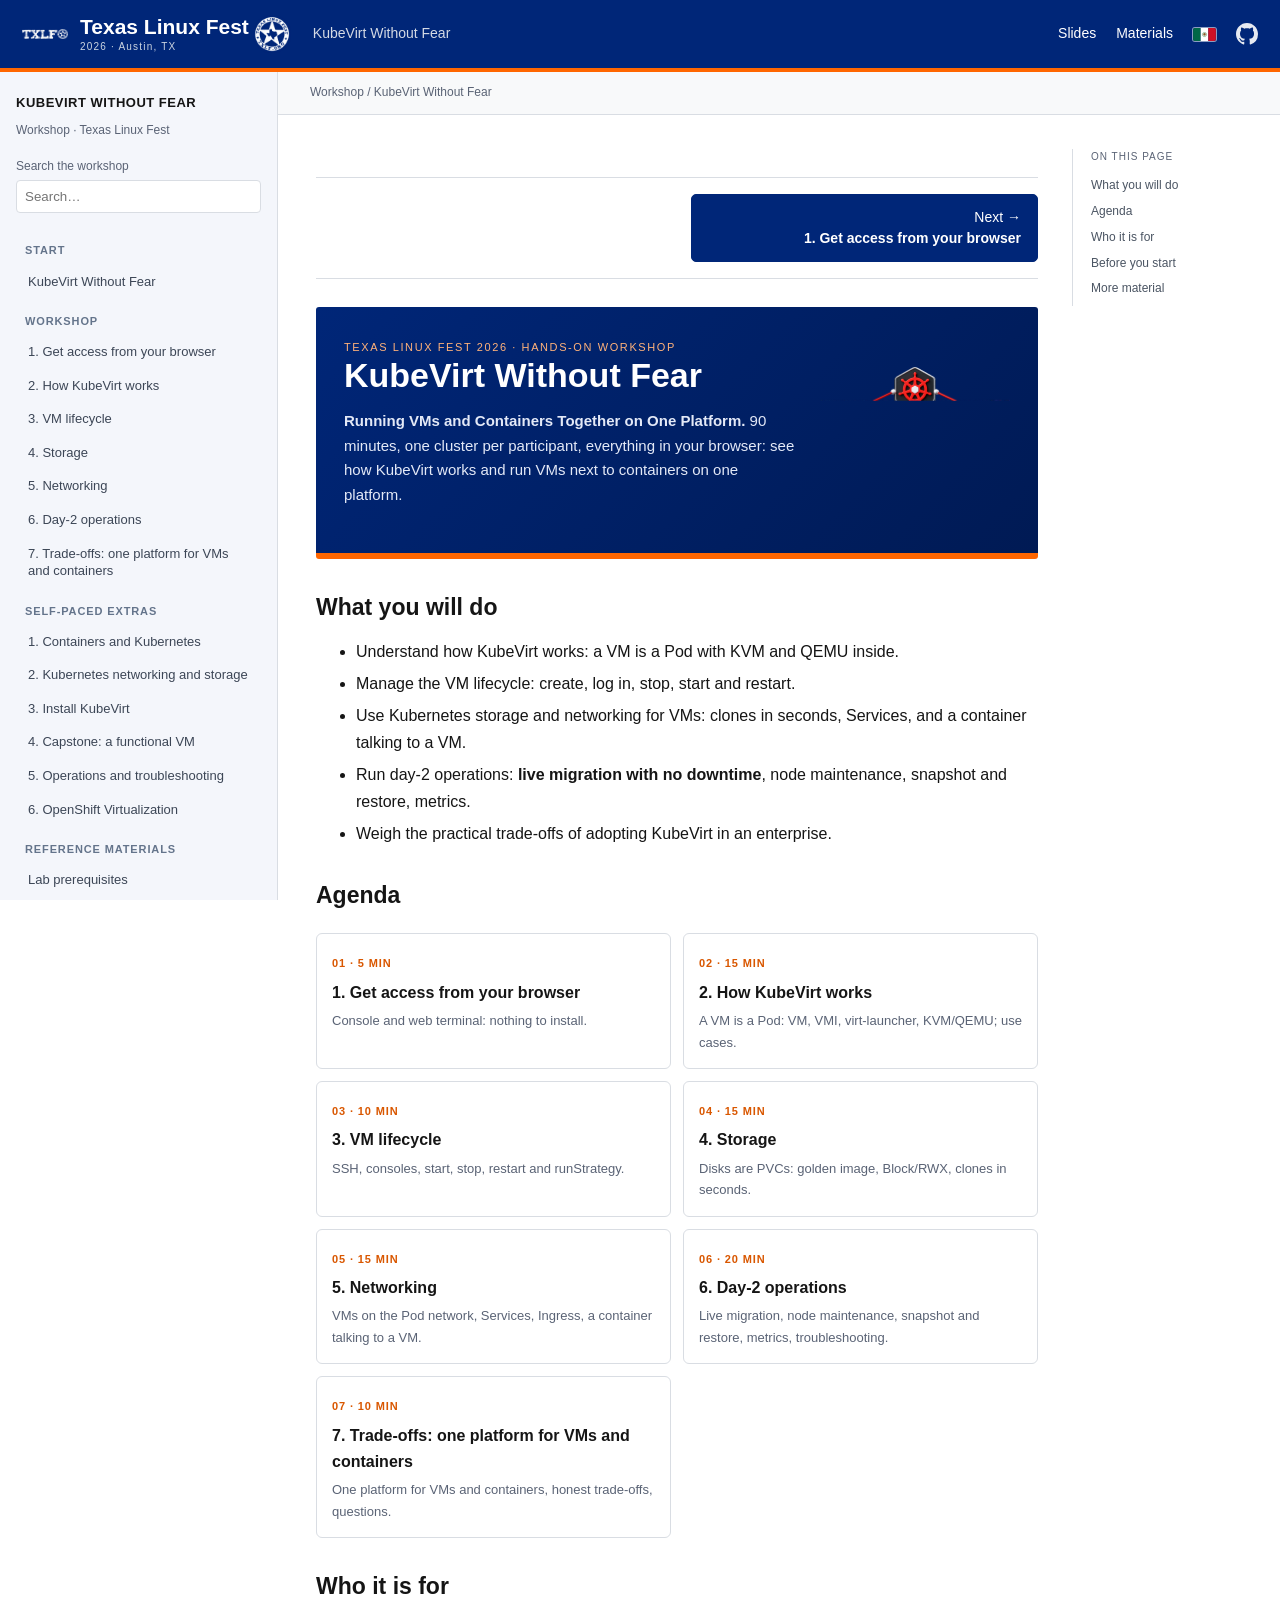
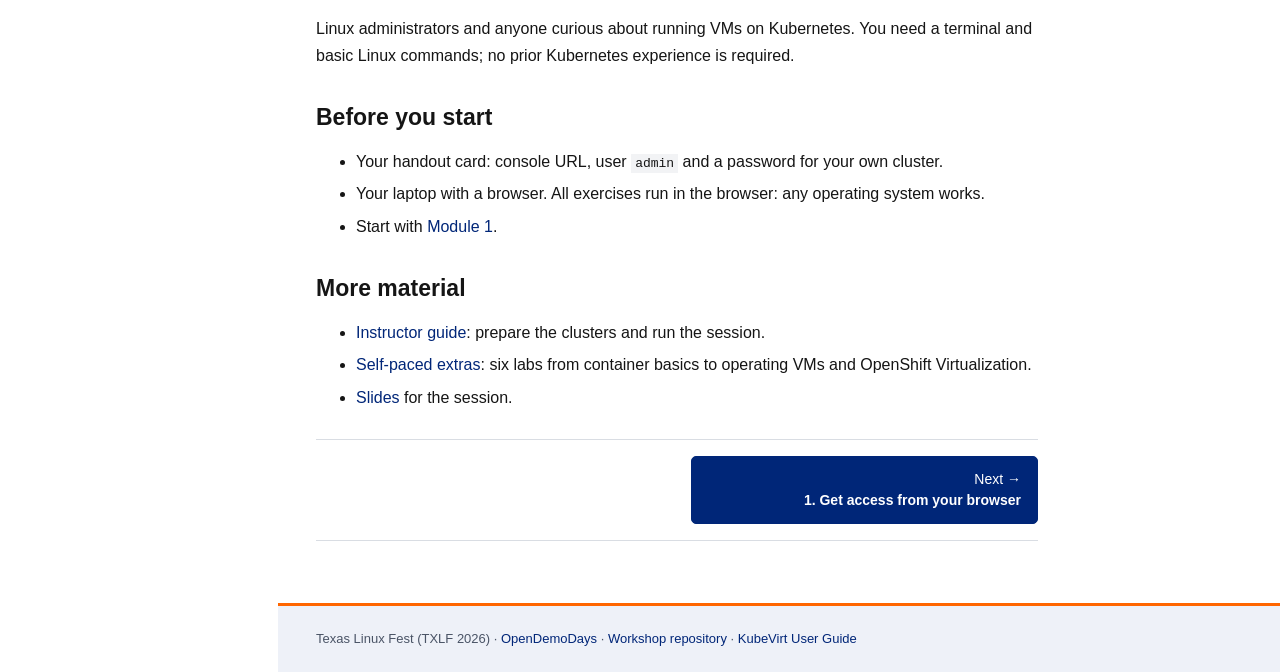
==== commit 93ae0554: "OpenDemoDay ref" ====
--- a/workshop/index.html
+++ b/workshop/index.html
@@ -5,6 +5,6 @@
 <a class="skip" href="#content">Skip to content</a>
 <header class="topbar"><button id="menu-toggle" aria-label="Open index">☰</button><a class="brand" href="index.html"><img src="assets/txlf-logo-wide.png" alt=""><span class="brand-title">Texas Linux Fest<small>2026 · Austin, TX</small></span><img class="collab-badge" src="assets/txlf-badge.png" alt="Texas Linux Fest"></a><div class="top-title" id="page-title">KubeVirt Without Fear</div><nav class="top-actions" aria-label="Main navigation"><a href="slides.html">Slides</a><a href="#references">Materials</a><a class="lang-flag" lang="es" href="index.es.html" aria-label="Español" title="Español"><svg class="flag" viewBox="0 0 21 12" width="23" height="13" aria-hidden="true"><rect width="7" height="12" fill="#006847"/><rect x="7" width="7" height="12" fill="#fff"/><rect x="14" width="7" height="12" fill="#ce1126"/><circle cx="10.5" cy="6" r="1.9" fill="none" stroke="#3a7d44" stroke-width=".45"/><ellipse cx="10.5" cy="5.8" rx="1.05" ry="1.25" fill="#8c5a2b"/></svg></a><a class="repo-link" href="https://github.com/JoeRH-OCP/unify-KubernetesKubevit-workflows-TXLF2026" aria-label="GitHub repository" title="GitHub repository"><svg viewBox="0 0 16 16" width="22" height="22" aria-hidden="true" fill="currentColor"><path d="M8 0C3.58 0 0 3.58 0 8c0 3.54 2.29 6.53 5.47 7.59.4.07.55-.17.55-.38 0-.19-.01-.82-.01-1.49-2.01.37-2.53-.49-2.69-.94-.09-.23-.48-.94-.82-1.13-.28-.15-.68-.52-.01-.53.63-.01 1.08.58 1.23.82.72 1.21 1.87.87 2.33.66.07-.52.28-.87.51-1.07-1.78-.2-3.64-.89-3.64-3.95 0-.87.31-1.59.82-2.15-.08-.2-.36-1.02.08-2.12 0 0 .67-.21 2.2.82.64-.18 1.32-.27 2-.27.68 0 1.36.09 2 .27 1.53-1.04 2.2-.82 2.2-.82.44 1.1.16 1.92.08 2.12.51.56.82 1.27.82 2.15 0 3.07-1.87 3.75-3.65 3.95.29.25.54.73.54 1.48 0 1.07-.01 1.93-.01 2.2 0 .21.15.46.55.38A8.013 8.013 0 0016 8c0-4.42-3.58-8-8-8z"/></svg></a></nav></header>
 <aside id="sidebar"><p class="nav-title">KUBEVIRT WITHOUT FEAR</p><p class="version">Workshop · Texas Linux Fest</p><label for="nav-search">Search the workshop</label><input id="nav-search" type="search" placeholder="Search…" autocomplete="off"><nav id="step-nav" aria-label="Workshop sections"></nav></aside>
-<div class="workspace"><div class="toolbar"><span>Workshop</span> / <span id="breadcrumb">Introduction</span></div><div class="content-layout"><main id="content"><article id="article"></article></main><aside class="toc" id="toc" aria-label="On this page"></aside></div><footer>Texas Linux Fest (TXLF 2026)  & OpenDemoDays · <a href="https://github.com/JoeRH-OCP/unify-KubernetesKubevit-workflows-TXLF2026">Workshop repository</a> · <a href="https://kubevirt.io/user-guide/">KubeVirt User Guide</a></footer></div>
+<div class="workspace"><div class="toolbar"><span>Workshop</span> / <span id="breadcrumb">Introduction</span></div><div class="content-layout"><main id="content"><article id="article"></article></main><aside class="toc" id="toc" aria-label="On this page"></aside></div><footer>Texas Linux Fest (TXLF 2026) · <a href="https://github.com/OpenDemoDays">OpenDemoDays</a> · <a href="https://github.com/JoeRH-OCP/unify-KubernetesKubevit-workflows-TXLF2026">Workshop repository</a> · <a href="https://kubevirt.io/user-guide/">KubeVirt User Guide</a></footer></div>
 <script src="site.js?v=20261024-9"></script>
 </body></html>
